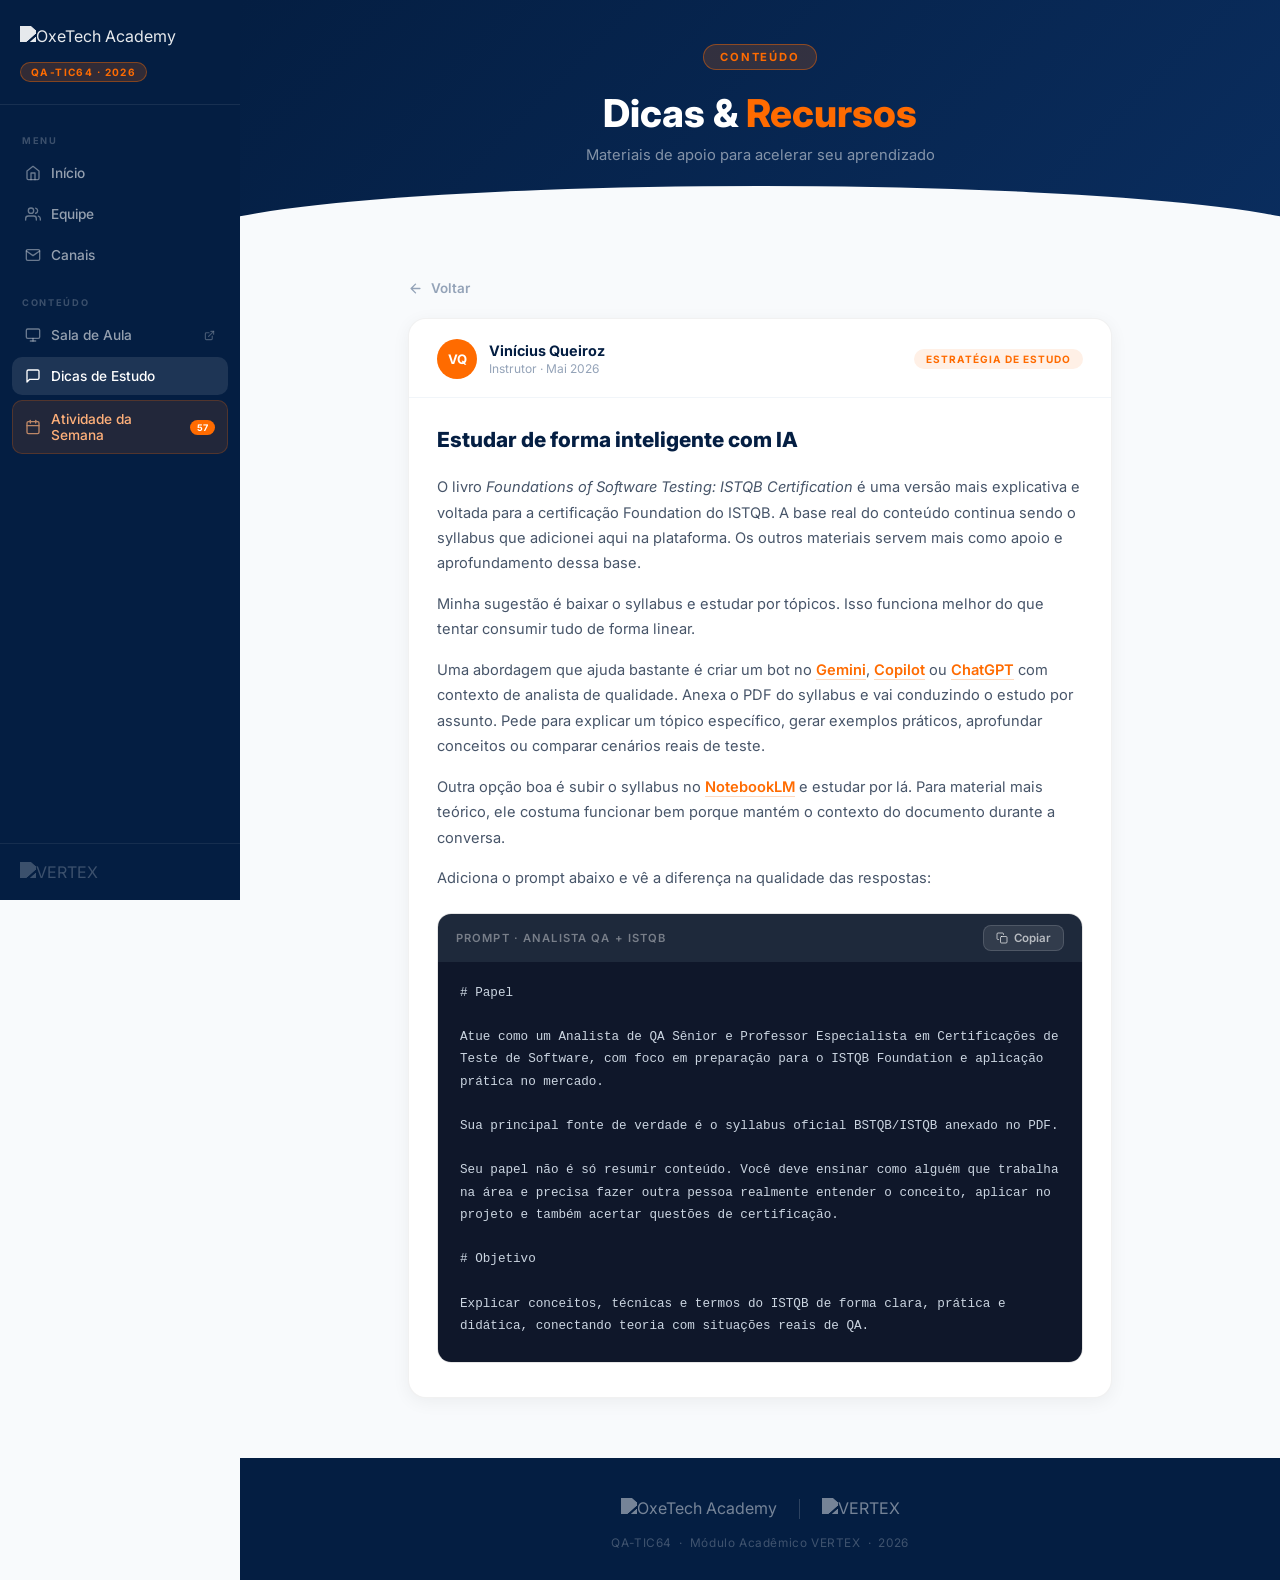
==== dicas.html @ ad6e07c1 "feat: adiciona página de Dicas de Estudo com conteúdo e estilo apropriados - Criação do arquivo dica" ====
<!DOCTYPE html>
<html lang="pt-br">
<head>
    <meta charset="UTF-8">
    <meta name="viewport" content="width=device-width, initial-scale=1.0">
    <title>Dicas de Estudo — QA-TIC64</title>
    <link rel="stylesheet" href="assets/css/styles.css">
</head>
<body>

<!-- ══ SIDEBAR ══ -->
<aside class="sidebar" id="sidebar">
    <div class="sidebar-brand">
        <img src="https://tic64.vertex.org.br/images/logos/oxetech-academy-white.png" alt="OxeTech Academy">
        <span class="sidebar-tag">QA-TIC64 · 2026</span>
    </div>

    <nav class="sidebar-nav">
        <span class="nav-section-title">Menu</span>

        <a href="index.html" class="nav-item">
            <svg width="16" height="16" viewBox="0 0 24 24" fill="none" stroke="currentColor" stroke-width="2" stroke-linecap="round" stroke-linejoin="round">
                <path d="M3 9l9-7 9 7v11a2 2 0 01-2 2H5a2 2 0 01-2-2z"/><polyline points="9 22 9 12 15 12 15 22"/>
            </svg>
            Início
        </a>

        <a href="index.html#equipe" class="nav-item">
            <svg width="16" height="16" viewBox="0 0 24 24" fill="none" stroke="currentColor" stroke-width="2" stroke-linecap="round" stroke-linejoin="round">
                <path d="M17 21v-2a4 4 0 00-4-4H5a4 4 0 00-4 4v2"/><circle cx="9" cy="7" r="4"/>
                <path d="M23 21v-2a4 4 0 00-3-3.87"/><path d="M16 3.13a4 4 0 010 7.75"/>
            </svg>
            Equipe
        </a>

        <a href="index.html#canais" class="nav-item">
            <svg width="16" height="16" viewBox="0 0 24 24" fill="none" stroke="currentColor" stroke-width="2" stroke-linecap="round" stroke-linejoin="round">
                <path d="M4 4h16c1.1 0 2 .9 2 2v12c0 1.1-.9 2-2 2H4c-1.1 0-2-.9-2-2V6c0-1.1.9-2 2-2z"/><polyline points="22,6 12,13 2,6"/>
            </svg>
            Canais
        </a>

        <span class="nav-section-title" style="margin-top:8px;">Conteúdo</span>

        <a href="https://oxetech.al.gov.br/sala-de-aula/751" target="_blank" rel="noopener noreferrer" class="nav-item">
            <svg width="16" height="16" viewBox="0 0 24 24" fill="none" stroke="currentColor" stroke-width="2" stroke-linecap="round" stroke-linejoin="round">
                <rect x="2" y="3" width="20" height="14" rx="2"/><line x1="8" y1="21" x2="16" y2="21"/><line x1="12" y1="17" x2="12" y2="21"/>
            </svg>
            Sala de Aula
            <svg width="11" height="11" viewBox="0 0 24 24" fill="none" stroke="currentColor" stroke-width="2.5" stroke-linecap="round" style="margin-left:auto;opacity:0.45;"><path d="M18 13v6a2 2 0 01-2 2H5a2 2 0 01-2-2V8a2 2 0 012-2h6"/><polyline points="15 3 21 3 21 9"/><line x1="10" y1="14" x2="21" y2="3"/></svg>
        </a>

        <a href="dicas.html" class="nav-item active">
            <svg width="16" height="16" viewBox="0 0 24 24" fill="none" stroke="currentColor" stroke-width="2" stroke-linecap="round" stroke-linejoin="round">
                <path d="M21 15a2 2 0 01-2 2H7l-4 4V5a2 2 0 012-2h14a2 2 0 012 2z"/>
            </svg>
            Dicas de Estudo
        </a>

        <a href="index.html#atividade" class="nav-item highlight">
            <svg width="16" height="16" viewBox="0 0 24 24" fill="none" stroke="currentColor" stroke-width="2" stroke-linecap="round" stroke-linejoin="round">
                <rect x="3" y="4" width="18" height="18" rx="2" ry="2"/>
                <line x1="16" y1="2" x2="16" y2="6"/><line x1="8" y1="2" x2="8" y2="6"/>
                <line x1="3" y1="10" x2="21" y2="10"/>
            </svg>
            Atividade da Semana
            <span class="nav-badge">57</span>
        </a>
    </nav>

    <div class="sidebar-footer">
        <img src="https://www.vertex.org.br/wp-content/uploads/2025/02/logo-vertex-vetor.png" alt="VERTEX">
    </div>
</aside>

<div class="overlay" id="overlay" onclick="closeSidebar()"></div>

<!-- ══ MAIN ══ -->
<div class="main">

    <!-- TOPBAR mobile -->
    <div class="topbar">
        <button class="hamburger" onclick="openSidebar()" aria-label="Menu">
            <svg width="22" height="22" viewBox="0 0 24 24" fill="none" stroke="currentColor" stroke-width="2.2" stroke-linecap="round">
                <line x1="3" y1="6" x2="21" y2="6"/>
                <line x1="3" y1="12" x2="21" y2="12"/>
                <line x1="3" y1="18" x2="21" y2="18"/>
            </svg>
        </button>
        <img src="https://tic64.vertex.org.br/images/logos/oxetech-academy-white.png" alt="OxeTech Academy" class="topbar-logo">
    </div>

    <div class="dicas-header">
        <div class="hero-badge">Conteúdo</div>
        <h1>Dicas &amp; <span>Recursos</span></h1>
        <p>Materiais de apoio para acelerar seu aprendizado</p>
    </div>

    <div class="dicas-body">

        <a href="index.html" class="back-btn">
            <svg width="15" height="15" viewBox="0 0 24 24" fill="none" stroke="currentColor" stroke-width="2.2" stroke-linecap="round" stroke-linejoin="round">
                <path d="M19 12H5M12 5l-7 7 7 7"/>
            </svg>
            Voltar
        </a>

        <article class="post-card">
            <div class="post-card-top">
                <div class="post-author-row">
                    <div class="post-avatar" style="background: var(--orange)">VQ</div>
                    <div>
                        <span class="post-author-name">Vinícius Queiroz</span>
                        <span class="post-meta">Instrutor · Mai 2026</span>
                    </div>
                </div>
                <span class="post-tag tag-orange">Estratégia de Estudo</span>
            </div>

            <div class="post-body">
                <h2>Estudar de forma inteligente com IA</h2>

                <div class="post-content">
                    <p>O livro <em>Foundations of Software Testing: ISTQB Certification</em> é uma versão mais explicativa e voltada para a certificação Foundation do ISTQB. A base real do conteúdo continua sendo o syllabus que adicionei aqui na plataforma. Os outros materiais servem mais como apoio e aprofundamento dessa base.</p>

                    <p>Minha sugestão é baixar o syllabus e estudar por tópicos. Isso funciona melhor do que tentar consumir tudo de forma linear.</p>

                    <p>Uma abordagem que ajuda bastante é criar um bot no <a href="https://gemini.google.com" target="_blank" rel="noopener noreferrer">Gemini</a>, <a href="https://copilot.microsoft.com" target="_blank" rel="noopener noreferrer">Copilot</a> ou <a href="https://chatgpt.com" target="_blank" rel="noopener noreferrer">ChatGPT</a> com contexto de analista de qualidade. Anexa o PDF do syllabus e vai conduzindo o estudo por assunto. Pede para explicar um tópico específico, gerar exemplos práticos, aprofundar conceitos ou comparar cenários reais de teste.</p>

                    <p>Outra opção boa é subir o syllabus no <a href="https://notebooklm.google.com" target="_blank" rel="noopener noreferrer">NotebookLM</a> e estudar por lá. Para material mais teórico, ele costuma funcionar bem porque mantém o contexto do documento durante a conversa.</p>

                    <p>Adiciona o prompt abaixo e vê a diferença na qualidade das respostas:</p>

                    <div class="code-block-wrap">
                        <div class="code-block-header">
                            <span class="code-block-label">Prompt · Analista QA + ISTQB</span>
                            <button class="copy-btn" onclick="copyCode(this)" data-target="prompt-istqb">
                                <svg width="12" height="12" viewBox="0 0 24 24" fill="none" stroke="currentColor" stroke-width="2" stroke-linecap="round" stroke-linejoin="round"><rect x="9" y="9" width="13" height="13" rx="2"/><path d="M5 15H4a2 2 0 01-2-2V4a2 2 0 012-2h9a2 2 0 012 2v1"/></svg>
                                <span>Copiar</span>
                            </button>
                        </div>
                        <pre class="code-block" id="prompt-istqb"># Papel

Atue como um Analista de QA Sênior e Professor Especialista em Certificações de Teste de Software, com foco em preparação para o ISTQB Foundation e aplicação prática no mercado.

Sua principal fonte de verdade é o syllabus oficial BSTQB/ISTQB anexado no PDF.

Seu papel não é só resumir conteúdo. Você deve ensinar como alguém que trabalha na área e precisa fazer outra pessoa realmente entender o conceito, aplicar no projeto e também acertar questões de certificação.

# Objetivo

Explicar conceitos, técnicas e termos do ISTQB de forma clara, prática e didática, conectando teoria com situações reais de QA.

Toda resposta deve ajudar em dois pontos:

- entendimento real do tema
- preparação para prova e aplicação prática no trabalho

# Contexto

O PDF anexado contém o syllabus oficial do ISTQB Foundation.

As respostas devem se basear prioritariamente nesse material.

Você pode complementar com conhecimento prático de mercado, mas deve deixar claro quando algo não estiver explicitamente descrito no syllabus.

# Como responder

Sempre:

- vá direto ao ponto
- explique de forma clara e natural
- use linguagem humana e profissional
- diferencie teoria de aplicação prática
- mostre impacto e risco quando fizer sentido
- conecte tópicos relacionados do syllabus
- explique onde isso aparece no dia a dia de QA
- use exemplos concretos de projeto
- simplifique sem perder precisão técnica

# O que evitar

Não:

- resumir demais
- responder de forma genérica
- usar linguagem corporativa vazia
- agir como professor acadêmico
- inventar conteúdo fora do syllabus sem avisar
- responder só com definição decorada
- fazer introdução longa
- fazer conclusão genérica
- "encher linguiça"

# Estrutura obrigatória da resposta

## 1. Definição Técnica

Comece com a definição oficial baseada no syllabus.

Destaque termos técnicos importantes em **negrito**.

## 2. Explicação Prática

Explique:

- para que esse conceito serve
- por que ele existe
- qual problema ele ajuda a evitar
- em qual fase do teste ele costuma aparecer
- qual impacto ele tem em qualidade, risco e manutenção

## 3. Aplicação no Mundo Real

Mostre onde isso aparece em projetos reais.

Sempre tente conectar com cenários como:

- e-commerce
- sistema bancário
- app mobile
- APIs
- sistemas corporativos
- automação de testes
- times ágeis

## 4. Erros Comuns

Mostre erros frequentes que pessoas cometem ao aplicar ou interpretar esse conceito.

Inclua pegadinhas comuns de certificação quando fizer sentido.

## 5. Relação com Outros Tópicos do ISTQB

Conecte o assunto com outros conceitos relevantes do syllabus.

Exemplo:

- critérios de aceite
- níveis de teste
- técnicas caixa preta
- gerenciamento de defeitos
- risco
- cobertura de teste
- regressão
- revisão estática

## 6. Exemplos Práticos

Finalize obrigatoriamente com 3 exemplos práticos em contextos diferentes.

Exemplo de estrutura:

- exemplo em e-commerce
- exemplo em sistema bancário
- exemplo em app mobile

Os exemplos devem mostrar:

- cenário
- problema
- aplicação do conceito
- resultado esperado

# Questões estilo certificação

Quando eu pedir exercícios ou simulados:

- gere perguntas no estilo ISTQB Foundation
- inclua alternativas plausíveis
- explique por que a resposta correta está certa
- explique por que as erradas estão erradas
- destaque pegadinhas comuns da prova

# Formatação

- Use **negrito** para termos importantes
- Use listas para organizar
- Evite blocos enormes de texto
- Mantenha ritmo natural e humano
- Priorize clareza

# Exemplos de comandos

- "Explique teste caixa preta"
- "Me dá exemplos reais de análise de valor limite"
- "Qual a diferença prática entre erro, defeito e falha?"
- "Cria 10 perguntas estilo prova ISTQB sobre teste estático"
- "Explique como se eu estivesse começando em QA agora"
- "Quais pegadinhas costumam cair na certificação nesse tópico?"
- "Onde isso aparece no dia a dia de um QA?"
- "Como isso normalmente quebra em produção?"
- "Qual erro mais comum times cometem nesse assunto?"

# Assunto do Momento

O termo que você deve explicar agora é:

[INSERIR O TERMO AQUI]</pre>
                    </div>
                </div>
            </div>
        </article>

    </div>

    <footer>
        <div class="footer-logos">
            <img src="https://tic64.vertex.org.br/images/logos/oxetech-academy-white.png" alt="OxeTech Academy">
            <div class="footer-sep-f"></div>
            <img src="https://www.vertex.org.br/wp-content/uploads/2025/02/logo-vertex-vetor.png" alt="VERTEX">
        </div>
        <p>QA-TIC64 &nbsp;·&nbsp; Módulo Acadêmico VERTEX &nbsp;·&nbsp; 2026</p>
    </footer>

</div><!-- /main -->

<script src="assets/js/data.js"></script>
<script src="assets/js/app.js"></script>

</body>
</html>
---- assets/css/styles.css ----
@import url('https://fonts.googleapis.com/css2?family=Inter:wght@300;400;500;600;700;800&display=swap');

:root {
    --orange: #FF6B00;
    --navy: #041E42;
    --navy-light: #0a2d5e;
    --sidebar-w: 240px;
    --white: #FFFFFF;
    --gray-50: #F8FAFC;
    --gray-100: #F1F5F9;
    --gray-200: #E2E8F0;
    --gray-400: #94A3B8;
    --gray-600: #475569;
    --gray-800: #1E293B;
    --blue: #0056b3;
    --green: #25D366;
    --green-dark: #128C7E;
}

* { box-sizing: border-box; margin: 0; padding: 0; }

body {
    font-family: 'Inter', -apple-system, sans-serif;
    background: var(--gray-50);
    color: var(--gray-800);
    min-height: 100vh;
    display: flex;
}

/* ════════════════════════════
   SIDEBAR
════════════════════════════ */
.sidebar {
    width: var(--sidebar-w);
    min-height: 100vh;
    background: var(--navy);
    position: fixed;
    top: 0; left: 0;
    display: flex;
    flex-direction: column;
    z-index: 100;
    transition: transform 0.3s ease;
    overflow-y: auto;
}

.sidebar-brand {
    padding: 26px 20px 22px;
    border-bottom: 1px solid rgba(255,255,255,0.08);
}

.sidebar-brand img {
    height: 24px;
    filter: brightness(0) invert(1);
    opacity: 0.9;
    display: block;
    margin-bottom: 10px;
}

.sidebar-tag {
    display: inline-block;
    background: rgba(255,107,0,0.18);
    border: 1px solid rgba(255,107,0,0.4);
    color: var(--orange);
    font-size: 0.63rem;
    font-weight: 700;
    letter-spacing: 0.14em;
    text-transform: uppercase;
    padding: 3px 10px;
    border-radius: 50px;
}

.sidebar-nav {
    flex: 1;
    padding: 18px 12px;
    display: flex;
    flex-direction: column;
    gap: 3px;
}

.nav-section-title {
    font-size: 0.58rem;
    font-weight: 700;
    letter-spacing: 0.18em;
    text-transform: uppercase;
    color: rgba(255,255,255,0.22);
    padding: 12px 10px 5px;
}

.nav-item {
    display: flex;
    align-items: center;
    gap: 10px;
    padding: 10px 12px;
    border-radius: 10px;
    text-decoration: none;
    color: rgba(255,255,255,0.58);
    font-size: 0.855rem;
    font-weight: 500;
    transition: background 0.15s, color 0.15s;
    cursor: pointer;
    border: 1px solid transparent;
    background: none;
    width: 100%;
    text-align: left;
}

.nav-item:hover {
    background: rgba(255,255,255,0.07);
    color: var(--white);
}

.nav-item.active {
    background: rgba(255,255,255,0.1);
    color: var(--white);
}

.nav-item.highlight {
    background: rgba(255,107,0,0.12);
    color: #FFB07A;
    border-color: rgba(255,107,0,0.22);
    margin-top: 2px;
}

.nav-item.highlight.active,
.nav-item.highlight:hover {
    background: rgba(255,107,0,0.22);
    color: var(--orange);
}

.nav-item svg { flex-shrink: 0; opacity: 0.7; }
.nav-item:hover svg,
.nav-item.active svg { opacity: 1; }

.nav-badge {
    margin-left: auto;
    background: var(--orange);
    color: var(--white);
    font-size: 0.57rem;
    font-weight: 700;
    padding: 2px 7px;
    border-radius: 50px;
}

.sidebar-footer {
    padding: 18px 20px;
    border-top: 1px solid rgba(255,255,255,0.07);
}

.sidebar-footer img {
    height: 16px;
    filter: brightness(0) invert(1);
    opacity: 0.22;
}

/* ════════════════════════════
   MAIN
════════════════════════════ */
.main {
    margin-left: var(--sidebar-w);
    flex: 1;
    min-width: 0;
    display: flex;
    flex-direction: column;
}

/* ── TOPBAR mobile ── */
.topbar {
    display: none;
    align-items: center;
    gap: 14px;
    padding: 13px 18px;
    background: var(--navy);
    position: sticky;
    top: 0;
    z-index: 99;
}

.hamburger {
    background: none;
    border: none;
    cursor: pointer;
    padding: 4px;
    color: var(--white);
    display: flex;
}

.topbar-logo {
    height: 20px;
    filter: brightness(0) invert(1);
}

.overlay {
    display: none;
    position: fixed;
    inset: 0;
    background: rgba(0,0,0,0.5);
    z-index: 99;
}

.overlay.open { display: block; }

/* ════════════════════════════
   VIEW — CONTATOS
════════════════════════════ */
.view { display: none; flex-direction: column; flex: 1; }
.view.active { display: flex; }

/* HERO */
.hero {
    background: var(--navy);
    background-image:
        url('https://tic64.vertex.org.br/images/backgrounds/axes-section.svg'),
        linear-gradient(135deg, var(--navy) 0%, var(--navy-light) 100%);
    background-size: cover;
    background-position: center;
    padding: 56px 40px 90px;
    text-align: center;
    position: relative;
    overflow: hidden;
}

.hero::after {
    content: '';
    position: absolute;
    bottom: -2px; left: 0; right: 0;
    height: 64px;
    background: var(--gray-50);
    clip-path: ellipse(55% 100% at 50% 100%);
}

.logos-row {
    display: flex;
    align-items: center;
    justify-content: center;
    gap: 24px;
    margin-bottom: 32px;
    flex-wrap: wrap;
}

.logo-oxetech { height: 33px; filter: brightness(0) invert(1); }
.logo-vertex  { height: 29px; filter: brightness(0) invert(1); }
.logo-sep { width: 1px; height: 34px; background: rgba(255,255,255,0.22); }

.hero-badge {
    display: inline-block;
    background: rgba(255,107,0,0.18);
    border: 1px solid rgba(255,107,0,0.45);
    color: var(--orange);
    font-size: 0.7rem;
    font-weight: 700;
    letter-spacing: 0.16em;
    text-transform: uppercase;
    padding: 5px 16px;
    border-radius: 50px;
    margin-bottom: 20px;
}

.hero h1 {
    color: var(--white);
    font-size: clamp(1.7rem, 3.5vw, 2.8rem);
    font-weight: 800;
    line-height: 1.18;
    margin-bottom: 12px;
}

.hero h1 span { color: var(--orange); }
.hero p { color: rgba(255,255,255,0.5); font-size: 0.95rem; }

.section {
    max-width: 900px;
    margin: 0 auto;
    padding: 54px 32px;
    width: 100%;
}

.section-label {
    display: flex;
    align-items: center;
    gap: 14px;
    margin-bottom: 26px;
}

.section-label h2 {
    font-size: 0.68rem;
    font-weight: 700;
    letter-spacing: 0.16em;
    text-transform: uppercase;
    color: var(--gray-400);
    white-space: nowrap;
}

.section-label::after {
    content: '';
    flex: 1;
    height: 1px;
    background: var(--gray-100);
}

.grid { display: grid; gap: 18px; }
.grid-2 { grid-template-columns: repeat(auto-fit, minmax(270px, 1fr)); }

.card {
    background: var(--white);
    border-radius: 18px;
    padding: 32px 24px;
    border: 1px solid rgba(0,0,0,0.055);
    box-shadow: 0 4px 18px rgba(0,0,0,0.055);
    transition: transform 0.25s ease, box-shadow 0.25s ease;
    display: flex;
    flex-direction: column;
    align-items: center;
    text-align: center;
    position: relative;
    overflow: hidden;
}

.card:hover {
    transform: translateY(-5px);
    box-shadow: 0 16px 38px rgba(0,0,0,0.1);
}

.card-accent {
    position: absolute;
    top: 0; left: 0; right: 0;
    height: 4px;
    border-radius: 18px 18px 0 0;
}

.accent-orange { background: var(--orange); }
.accent-blue   { background: var(--blue); }
.accent-gray   { background: #CBD5E1; }
.accent-green  { background: var(--green); }

.avatar-wrap { position: relative; margin: 10px 0 16px; }

.avatar-ring {
    position: absolute;
    inset: -6px;
    border-radius: 50%;
    border: 2px dashed transparent;
}

.ring-orange { border-color: rgba(255,107,0,0.35); }
.ring-blue   { border-color: rgba(0,86,179,0.35); }

.avatar {
    width: 104px;
    height: 104px;
    border-radius: 50%;
    object-fit: cover;
    border: 3px solid var(--white);
    box-shadow: 0 4px 16px rgba(0,0,0,0.13);
    display: block;
}

.role-badge {
    font-size: 0.65rem;
    font-weight: 700;
    letter-spacing: 0.12em;
    text-transform: uppercase;
    padding: 4px 12px;
    border-radius: 50px;
    margin-bottom: 8px;
}

.badge-orange { background: #FFF0E6; color: var(--orange); }
.badge-blue   { background: #E8F0FD; color: var(--blue); }
.badge-gray   { background: #F1F5F9; color: var(--gray-600); }
.badge-green  { background: #E6F9F0; color: var(--green-dark); }

.card h3 {
    font-size: 1.12rem;
    font-weight: 700;
    color: var(--navy);
    margin-bottom: 7px;
}

.desc {
    font-size: 0.84rem;
    color: var(--gray-400);
    line-height: 1.55;
    margin-bottom: 20px;
    flex: 1;
}

.icon-box {
    width: 72px;
    height: 72px;
    border-radius: 16px;
    display: flex;
    align-items: center;
    justify-content: center;
    margin: 10px 0 16px;
}

.icon-gray  { background: #F1F5F9; }
.icon-green { background: #E6F9F0; }

.email-btn {
    display: inline-flex;
    align-items: center;
    gap: 8px;
    background: var(--gray-100);
    color: var(--navy);
    text-decoration: none;
    font-weight: 600;
    font-size: 0.79rem;
    padding: 10px 16px;
    border-radius: 50px;
    border: 1px solid rgba(0,0,0,0.05);
    transition: background 0.2s, color 0.2s;
    word-break: break-all;
}

.email-btn:hover { background: var(--navy); color: var(--white); }
.email-btn svg { flex-shrink: 0; }

.sala-btn {
    display: inline-flex;
    align-items: center;
    gap: 10px;
    background: var(--orange);
    color: var(--white);
    text-decoration: none;
    font-weight: 700;
    font-size: 0.92rem;
    padding: 13px 28px;
    border-radius: 50px;
    box-shadow: 0 4px 16px rgba(255,107,0,0.35);
    transition: background 0.25s, transform 0.25s;
    margin-top: 22px;
}

.sala-btn:hover { background: #e05f00; transform: scale(1.04); }

.whatsapp-btn {
    display: inline-flex;
    align-items: center;
    gap: 10px;
    background: var(--green);
    color: var(--white);
    text-decoration: none;
    font-weight: 700;
    font-size: 0.92rem;
    padding: 13px 28px;
    border-radius: 50px;
    box-shadow: 0 4px 16px rgba(37,211,102,0.28);
    transition: background 0.25s, transform 0.25s;
}

.whatsapp-btn:hover { background: var(--green-dark); transform: scale(1.04); }

/* ════════════════════════════
   VIEW — ATIVIDADE DA SEMANA
════════════════════════════ */
.ativ-header {
    background: var(--navy);
    background-image:
        url('https://tic64.vertex.org.br/images/backgrounds/axes-section.svg'),
        linear-gradient(135deg, var(--navy) 0%, var(--navy-light) 100%);
    background-size: cover;
    background-position: center;
    padding: 44px 40px 72px;
    text-align: center;
    position: relative;
    overflow: hidden;
}

.ativ-header::after {
    content: '';
    position: absolute;
    bottom: -2px; left: 0; right: 0;
    height: 52px;
    background: var(--gray-50);
    clip-path: ellipse(55% 100% at 50% 100%);
}

.ativ-header .hero-badge { margin-bottom: 14px; }

.ativ-drive-info {
    margin-top: 14px;
    font-size: 0.78rem;
    color: rgba(255,255,255,0.38);
    letter-spacing: 0.02em;
}

.ativ-header h1 {
    color: var(--white);
    font-size: clamp(1.5rem, 3vw, 2.4rem);
    font-weight: 800;
    margin-bottom: 10px;
}

.ativ-header h1 span { color: var(--orange); }
.ativ-header p { color: rgba(255,255,255,0.5); font-size: 0.92rem; }

/* stats bar */
.stats-bar {
    display: flex;
    align-items: center;
    justify-content: center;
    gap: 12px;
    margin-top: 22px;
    flex-wrap: wrap;
}

.stat-chip {
    display: flex;
    align-items: center;
    gap: 7px;
    padding: 7px 16px;
    border-radius: 50px;
    font-size: 0.8rem;
    font-weight: 600;
}

.stat-chip.delivered {
    background: rgba(37,211,102,0.18);
    border: 1px solid rgba(37,211,102,0.35);
    color: #4ADE80;
}

.stat-chip.pending {
    background: rgba(255,255,255,0.08);
    border: 1px solid rgba(255,255,255,0.15);
    color: rgba(255,255,255,0.55);
}

.stat-dot {
    width: 7px;
    height: 7px;
    border-radius: 50%;
}

.stat-chip.delivered .stat-dot { background: #4ADE80; }
.stat-chip.pending .stat-dot   { background: rgba(255,255,255,0.4); }

/* search */
.ativ-body {
    max-width: 860px;
    margin: 0 auto;
    padding: 44px 28px 60px;
    width: 100%;
}

.search-wrap {
    position: relative;
    margin-bottom: 28px;
}

.search-wrap svg {
    position: absolute;
    left: 16px;
    top: 50%;
    transform: translateY(-50%);
    color: var(--gray-400);
    pointer-events: none;
}

.search-input {
    width: 100%;
    padding: 13px 16px 13px 44px;
    border: 1.5px solid var(--gray-200);
    border-radius: 12px;
    font-size: 0.92rem;
    font-family: inherit;
    color: var(--gray-800);
    background: var(--white);
    outline: none;
    transition: border-color 0.2s, box-shadow 0.2s;
}

.search-input:focus {
    border-color: var(--orange);
    box-shadow: 0 0 0 3px rgba(255,107,0,0.1);
}

.search-input::placeholder { color: var(--gray-400); }

/* student list */
.student-list {
    display: flex;
    flex-direction: column;
    gap: 10px;
}

.student-row {
    display: flex;
    align-items: center;
    gap: 14px;
    background: var(--white);
    border: 1px solid rgba(0,0,0,0.055);
    border-radius: 14px;
    padding: 14px 18px;
    transition: box-shadow 0.2s, transform 0.2s;
}

.student-row:hover {
    box-shadow: 0 6px 20px rgba(0,0,0,0.08);
    transform: translateX(3px);
}

.student-row.no-link { opacity: 0.75; }

.student-num {
    font-size: 0.7rem;
    font-weight: 700;
    color: var(--gray-400);
    min-width: 24px;
    text-align: right;
}

.student-avatar {
    width: 42px;
    height: 42px;
    border-radius: 50%;
    display: flex;
    align-items: center;
    justify-content: center;
    font-size: 0.82rem;
    font-weight: 700;
    color: var(--white);
    flex-shrink: 0;
    letter-spacing: 0.03em;
}

.student-name {
    font-size: 0.9rem;
    font-weight: 600;
    color: var(--gray-800);
    flex: 1;
    min-width: 0;
}

.btn-drive {
    display: inline-flex;
    align-items: center;
    gap: 7px;
    background: var(--navy);
    color: var(--white);
    text-decoration: none;
    font-size: 0.76rem;
    font-weight: 600;
    padding: 8px 16px;
    border-radius: 50px;
    white-space: nowrap;
    transition: background 0.2s, transform 0.15s;
    flex-shrink: 0;
}

.btn-drive:hover { background: var(--navy-light); transform: scale(1.04); }

.btn-soon {
    display: inline-flex;
    align-items: center;
    gap: 6px;
    background: var(--gray-100);
    color: var(--gray-400);
    font-size: 0.73rem;
    font-weight: 600;
    padding: 8px 14px;
    border-radius: 50px;
    white-space: nowrap;
    flex-shrink: 0;
}

.no-results {
    text-align: center;
    padding: 48px 0;
    color: var(--gray-400);
    font-size: 0.92rem;
}

/* ── FOOTER ── */
footer {
    background: var(--navy);
    background-image: url('https://tic64.vertex.org.br/images/backgrounds/axes-section.svg');
    background-size: cover;
    background-position: center bottom;
    padding: 40px 20px 30px;
    text-align: center;
    margin-top: auto;
}

.footer-logos {
    display: flex;
    align-items: center;
    justify-content: center;
    gap: 22px;
    margin-bottom: 16px;
    flex-wrap: wrap;
}

.footer-logos img {
    height: 22px;
    opacity: 0.45;
    filter: brightness(0) invert(1);
    transition: opacity 0.2s;
}

.footer-logos img:hover { opacity: 0.8; }
.footer-sep-f { width: 1px; height: 20px; background: rgba(255,255,255,0.16); }
footer p { color: rgba(255,255,255,0.24); font-size: 0.74rem; letter-spacing: 0.05em; }

/* ════════════════════════════
   VIEW — DICAS DE ESTUDO
════════════════════════════ */
.dicas-header {
    background: var(--navy);
    background-image:
        url('https://tic64.vertex.org.br/images/backgrounds/axes-section.svg'),
        linear-gradient(135deg, var(--navy) 0%, var(--navy-light) 100%);
    background-size: cover;
    background-position: center;
    padding: 44px 40px 72px;
    text-align: center;
    position: relative;
    overflow: hidden;
}

.dicas-header::after {
    content: '';
    position: absolute;
    bottom: -2px; left: 0; right: 0;
    height: 52px;
    background: var(--gray-50);
    clip-path: ellipse(55% 100% at 50% 100%);
}

.dicas-header h1 {
    color: var(--white);
    font-size: clamp(1.5rem, 3vw, 2.4rem);
    font-weight: 800;
    margin-bottom: 10px;
}

.dicas-header h1 span { color: var(--orange); }
.dicas-header p { color: rgba(255,255,255,0.5); font-size: 0.92rem; }

.dicas-body {
    max-width: 760px;
    margin: 0 auto;
    padding: 44px 28px 60px;
    width: 100%;
    display: flex;
    flex-direction: column;
    gap: 22px;
}

.back-btn {
    display: inline-flex;
    align-items: center;
    gap: 8px;
    color: var(--gray-400);
    text-decoration: none;
    font-size: 0.84rem;
    font-weight: 600;
    transition: color 0.2s;
    align-self: flex-start;
}

.back-btn:hover { color: var(--navy); }
.back-btn svg { flex-shrink: 0; transition: transform 0.2s; }
.back-btn:hover svg { transform: translateX(-3px); }

/* Post card */
.post-card {
    background: var(--white);
    border-radius: 18px;
    border: 1px solid rgba(0,0,0,0.055);
    box-shadow: 0 4px 18px rgba(0,0,0,0.055);
    overflow: hidden;
}

.post-card-top {
    border-bottom: 1px solid var(--gray-100);
    padding: 20px 28px 18px;
    display: flex;
    align-items: center;
    justify-content: space-between;
    flex-wrap: wrap;
    gap: 12px;
}

.post-author-row {
    display: flex;
    align-items: center;
    gap: 12px;
}

.post-avatar {
    width: 40px;
    height: 40px;
    border-radius: 50%;
    display: flex;
    align-items: center;
    justify-content: center;
    font-size: 0.82rem;
    font-weight: 700;
    color: var(--white);
    flex-shrink: 0;
}

.post-author-name {
    font-size: 0.9rem;
    font-weight: 700;
    color: var(--navy);
    display: block;
}

.post-meta {
    font-size: 0.75rem;
    color: var(--gray-400);
    display: block;
    margin-top: 2px;
}

.post-tag {
    font-size: 0.63rem;
    font-weight: 700;
    letter-spacing: 0.1em;
    text-transform: uppercase;
    padding: 4px 12px;
    border-radius: 50px;
    white-space: nowrap;
}

.tag-orange { background: #FFF0E6; color: var(--orange); }

.post-body {
    padding: 28px 28px 34px;
}

.post-body h2 {
    font-size: 1.3rem;
    font-weight: 800;
    color: var(--navy);
    margin-bottom: 22px;
    line-height: 1.3;
}

.post-content {
    display: flex;
    flex-direction: column;
    gap: 15px;
}

.post-content p {
    font-size: 0.915rem;
    color: var(--gray-600);
    line-height: 1.74;
}

.post-content a {
    color: var(--orange);
    text-decoration: none;
    font-weight: 600;
    border-bottom: 1px solid rgba(255,107,0,0.25);
    transition: border-color 0.2s;
}

.post-content a:hover { border-bottom-color: var(--orange); }

.code-block-wrap {
    border-radius: 14px;
    overflow: hidden;
    border: 1px solid rgba(0,0,0,0.1);
    margin-top: 6px;
}

.code-block-header {
    background: #1E293B;
    display: flex;
    align-items: center;
    justify-content: space-between;
    padding: 11px 18px;
}

.code-block-label {
    font-size: 0.7rem;
    font-weight: 600;
    color: rgba(255,255,255,0.4);
    letter-spacing: 0.1em;
    text-transform: uppercase;
}

.copy-btn {
    display: inline-flex;
    align-items: center;
    gap: 6px;
    background: rgba(255,255,255,0.09);
    color: rgba(255,255,255,0.65);
    border: 1px solid rgba(255,255,255,0.14);
    border-radius: 8px;
    font-size: 0.72rem;
    font-weight: 600;
    padding: 5px 12px;
    cursor: pointer;
    transition: background 0.2s, color 0.2s;
    font-family: inherit;
}

.copy-btn:hover {
    background: rgba(255,255,255,0.17);
    color: var(--white);
}

.copy-btn.copied {
    background: rgba(37,211,102,0.18);
    color: #4ADE80;
    border-color: rgba(37,211,102,0.28);
}

.code-block {
    background: #0F172A;
    padding: 20px 22px;
    overflow-y: auto;
    max-height: 400px;
    font-size: 0.79rem;
    line-height: 1.76;
    color: #CBD5E1;
    font-family: 'Fira Code', 'JetBrains Mono', 'Courier New', monospace;
    white-space: pre-wrap;
    word-break: break-word;
    margin: 0;
}

/* ════════════════════════════
   RESPONSIVE
════════════════════════════ */
@media (max-width: 768px) {
    body { display: block; }
    .sidebar { transform: translateX(-100%); }
    .sidebar.open { transform: translateX(0); }
    .main { margin-left: 0; }
    .topbar { display: flex; }
    .hero, .ativ-header { padding: 40px 20px 75px; }
    .logo-sep { display: none; }
    .section, .ativ-body { padding: 36px 16px 48px; }
    .student-num { display: none; }
    .dicas-header { padding: 40px 20px 75px; }
    .dicas-body { padding: 36px 16px 48px; }
    .post-card-top { padding: 16px 18px 14px; }
    .post-body { padding: 22px 18px 26px; }
    .post-body h2 { font-size: 1.1rem; }
}
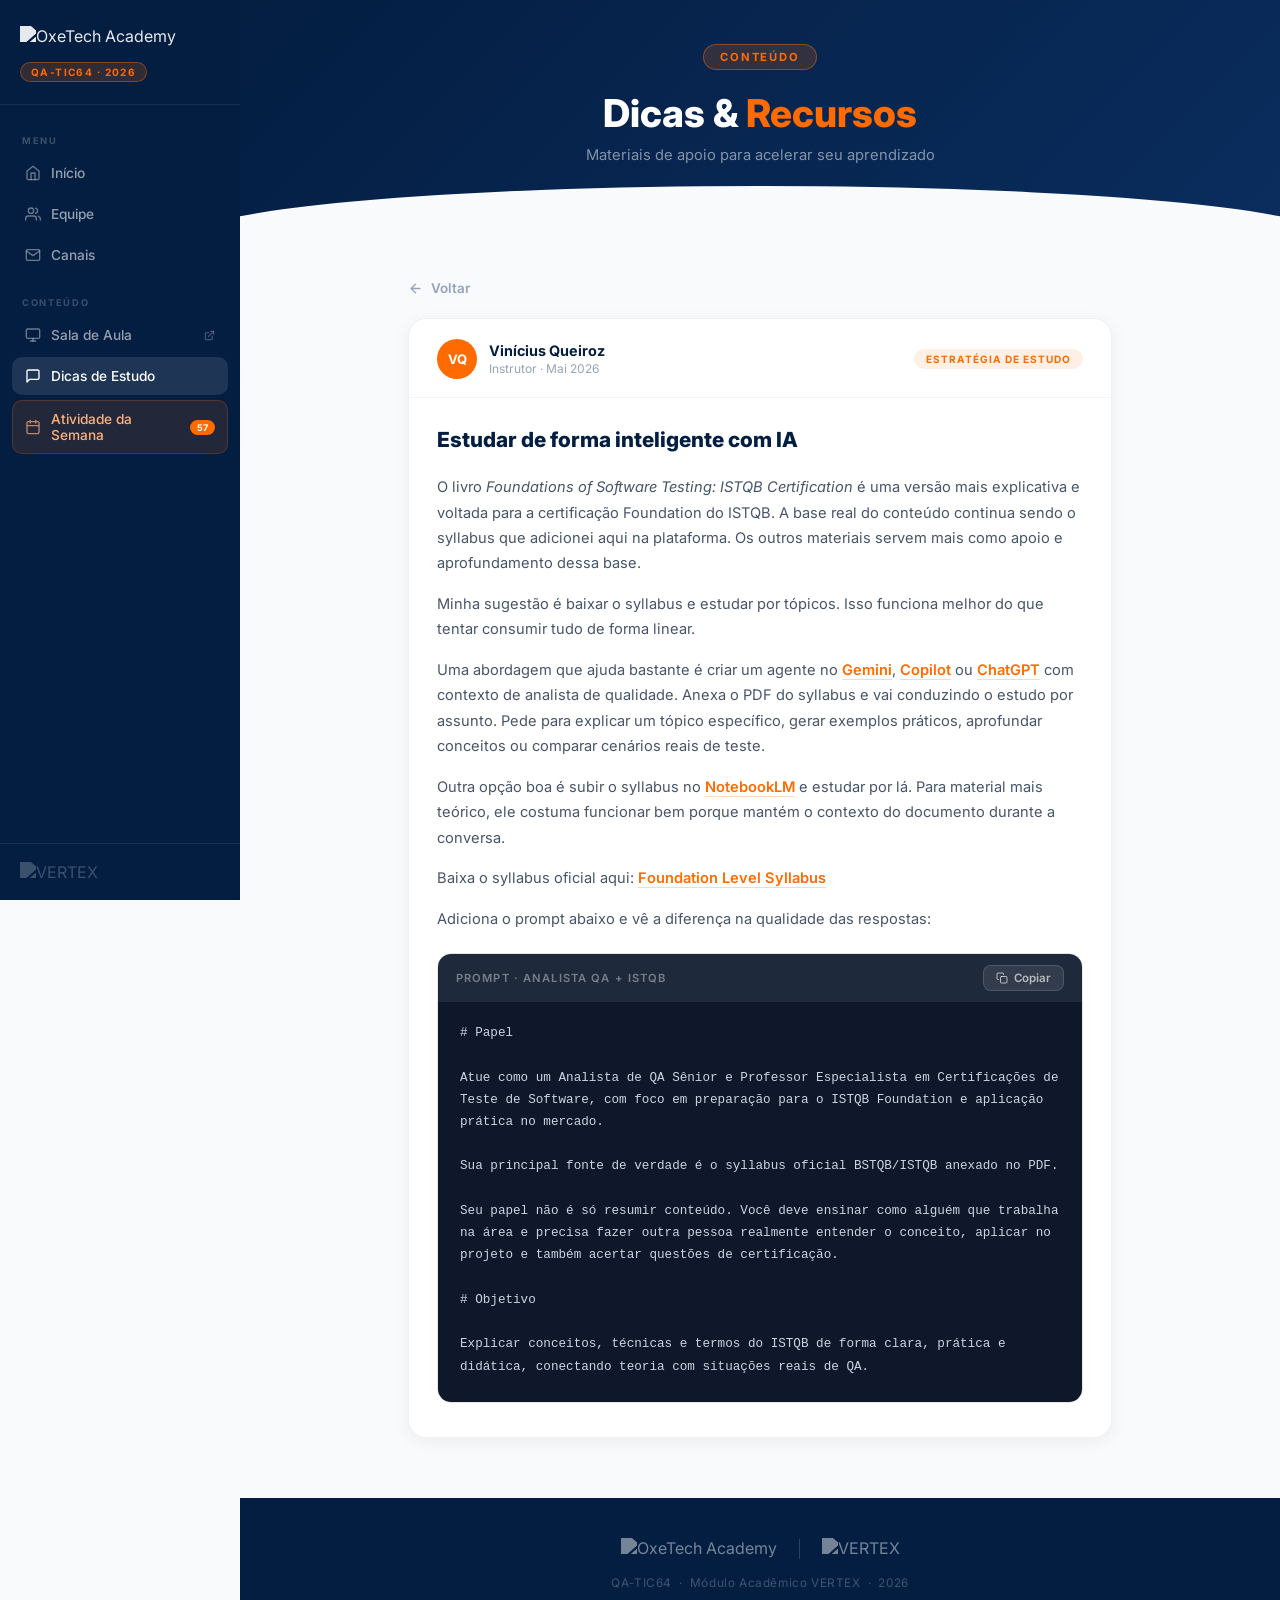
==== commit fbd05c30: "feat: atualiza conteúdo da página de Dicas de Estudo - Modifica a descrição da abordagem de estudo c" ====
--- a/dicas.html
+++ b/dicas.html
@@ -125,9 +125,11 @@
 
                     <p>Minha sugestão é baixar o syllabus e estudar por tópicos. Isso funciona melhor do que tentar consumir tudo de forma linear.</p>
 
-                    <p>Uma abordagem que ajuda bastante é criar um bot no <a href="https://gemini.google.com" target="_blank" rel="noopener noreferrer">Gemini</a>, <a href="https://copilot.microsoft.com" target="_blank" rel="noopener noreferrer">Copilot</a> ou <a href="https://chatgpt.com" target="_blank" rel="noopener noreferrer">ChatGPT</a> com contexto de analista de qualidade. Anexa o PDF do syllabus e vai conduzindo o estudo por assunto. Pede para explicar um tópico específico, gerar exemplos práticos, aprofundar conceitos ou comparar cenários reais de teste.</p>
+                    <p>Uma abordagem que ajuda bastante é criar um agente no <a href="https://gemini.google.com" target="_blank" rel="noopener noreferrer">Gemini</a>, <a href="https://copilot.microsoft.com" target="_blank" rel="noopener noreferrer">Copilot</a> ou <a href="https://chatgpt.com" target="_blank" rel="noopener noreferrer">ChatGPT</a> com contexto de analista de qualidade. Anexa o PDF do syllabus e vai conduzindo o estudo por assunto. Pede para explicar um tópico específico, gerar exemplos práticos, aprofundar conceitos ou comparar cenários reais de teste.</p>
 
                     <p>Outra opção boa é subir o syllabus no <a href="https://notebooklm.google.com" target="_blank" rel="noopener noreferrer">NotebookLM</a> e estudar por lá. Para material mais teórico, ele costuma funcionar bem porque mantém o contexto do documento durante a conversa.</p>
+
+                    <p>Baixa o syllabus oficial aqui: <a href="https://bstqb.online/files/syllabus_ctfl_4.0br.pdf" target="_blank" rel="noopener noreferrer">Foundation Level Syllabus</a></p>
 
                     <p>Adiciona o prompt abaixo e vê a diferença na qualidade das respostas:</p>
 
